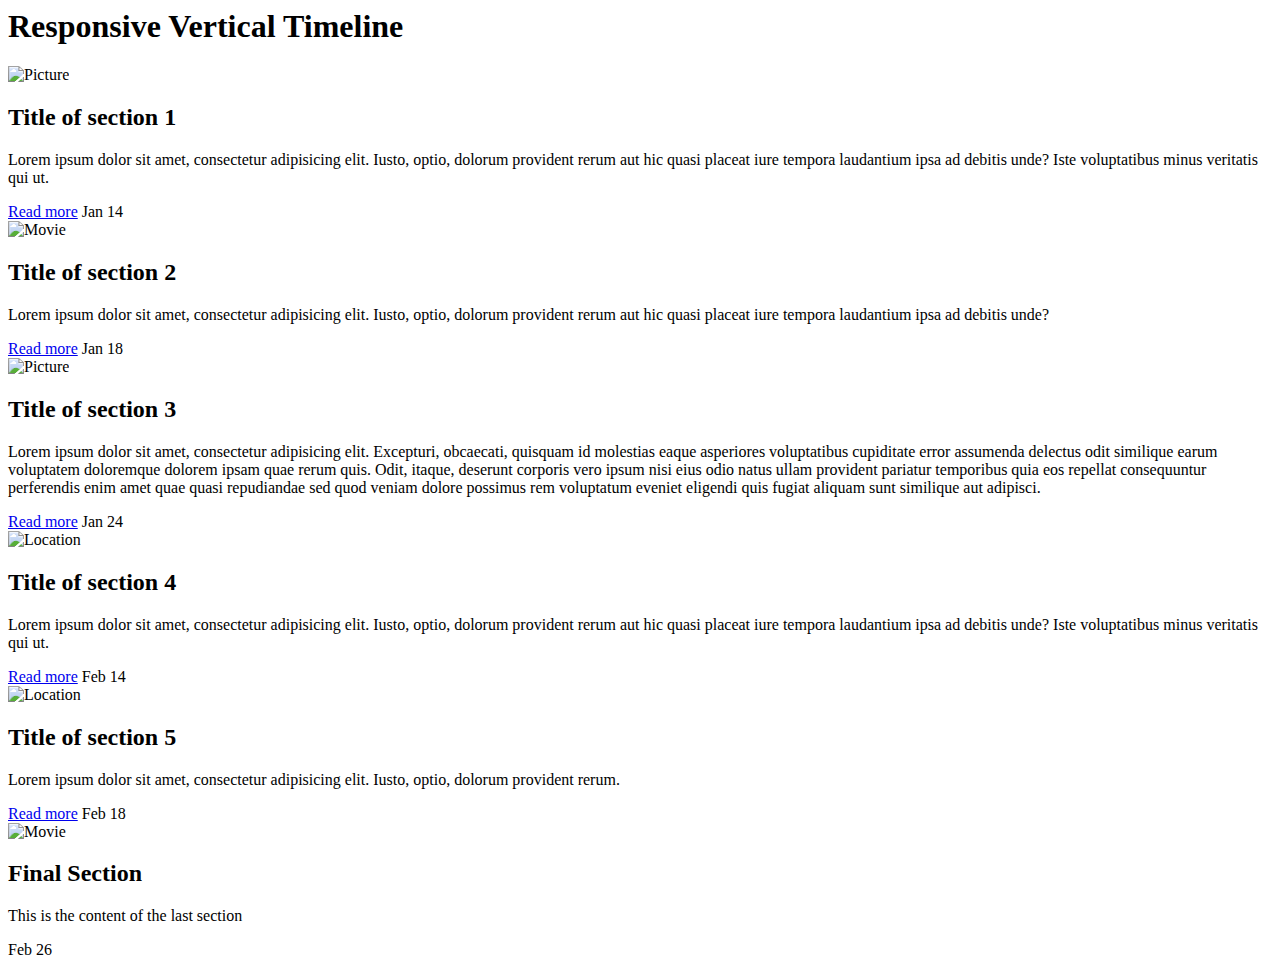
==== timeline.html @ 639209ab "Rename css/timeline.css to timeline.html" ====
<body>
	<header>
		<h1>Responsive Vertical Timeline</h1>
	</header>

	<section id="cd-timeline" class="cd-container">
		<div class="cd-timeline-block">
			<div class="cd-timeline-img cd-picture">
				<img src="https://s3-us-west-2.amazonaws.com/s.cdpn.io/148866/cd-icon-picture.svg" alt="Picture">
			</div> <!-- cd-timeline-img -->

			<div class="cd-timeline-content">
				<h2>Title of section 1</h2>
				<p>Lorem ipsum dolor sit amet, consectetur adipisicing elit. Iusto, optio, dolorum provident rerum aut hic quasi placeat iure tempora laudantium ipsa ad debitis unde? Iste voluptatibus minus veritatis qui ut.</p>
				<a href="#0" class="cd-read-more">Read more</a>
				<span class="cd-date">Jan 14</span>
			</div> <!-- cd-timeline-content -->
		</div> <!-- cd-timeline-block -->

		<div class="cd-timeline-block">
			<div class="cd-timeline-img cd-movie">
				<img src="https://s3-us-west-2.amazonaws.com/s.cdpn.io/148866/cd-icon-movie.svg" alt="Movie">
			</div> <!-- cd-timeline-img -->

			<div class="cd-timeline-content">
				<h2>Title of section 2</h2>
				<p>Lorem ipsum dolor sit amet, consectetur adipisicing elit. Iusto, optio, dolorum provident rerum aut hic quasi placeat iure tempora laudantium ipsa ad debitis unde?</p>
				<a href="#0" class="cd-read-more">Read more</a>
				<span class="cd-date">Jan 18</span>
			</div> <!-- cd-timeline-content -->
		</div> <!-- cd-timeline-block -->

		<div class="cd-timeline-block">
			<div class="cd-timeline-img cd-picture">
				<img src="https://s3-us-west-2.amazonaws.com/s.cdpn.io/148866/cd-icon-picture.svg" alt="Picture">
			</div> <!-- cd-timeline-img -->

			<div class="cd-timeline-content">
				<h2>Title of section 3</h2>
				<p>Lorem ipsum dolor sit amet, consectetur adipisicing elit. Excepturi, obcaecati, quisquam id molestias eaque asperiores voluptatibus cupiditate error assumenda delectus odit similique earum voluptatem doloremque dolorem ipsam quae rerum quis. Odit, itaque, deserunt corporis vero ipsum nisi eius odio natus ullam provident pariatur temporibus quia eos repellat consequuntur perferendis enim amet quae quasi repudiandae sed quod veniam dolore possimus rem voluptatum eveniet eligendi quis fugiat aliquam sunt similique aut adipisci.</p>
				<a href="#0" class="cd-read-more">Read more</a>
				<span class="cd-date">Jan 24</span>
			</div> <!-- cd-timeline-content -->
		</div> <!-- cd-timeline-block -->

		<div class="cd-timeline-block">
			<div class="cd-timeline-img cd-location">
				<img src="https://s3-us-west-2.amazonaws.com/s.cdpn.io/148866/cd-icon-location.svg" alt="Location">
			</div> <!-- cd-timeline-img -->

			<div class="cd-timeline-content">
				<h2>Title of section 4</h2>
				<p>Lorem ipsum dolor sit amet, consectetur adipisicing elit. Iusto, optio, dolorum provident rerum aut hic quasi placeat iure tempora laudantium ipsa ad debitis unde? Iste voluptatibus minus veritatis qui ut.</p>
				<a href="#0" class="cd-read-more">Read more</a>
				<span class="cd-date">Feb 14</span>
			</div> <!-- cd-timeline-content -->
		</div> <!-- cd-timeline-block -->

		<div class="cd-timeline-block">
			<div class="cd-timeline-img cd-location">
				<img src="https://s3-us-west-2.amazonaws.com/s.cdpn.io/148866/cd-icon-location.svg" alt="Location">
			</div> <!-- cd-timeline-img -->

			<div class="cd-timeline-content">
				<h2>Title of section 5</h2>
				<p>Lorem ipsum dolor sit amet, consectetur adipisicing elit. Iusto, optio, dolorum provident rerum.</p>
				<a href="#0" class="cd-read-more">Read more</a>
				<span class="cd-date">Feb 18</span>
			</div> <!-- cd-timeline-content -->
		</div> <!-- cd-timeline-block -->

		<div class="cd-timeline-block">
			<div class="cd-timeline-img cd-movie">
				<img src="https://s3-us-west-2.amazonaws.com/s.cdpn.io/148866/cd-icon-movie.svg" alt="Movie">
			</div> <!-- cd-timeline-img -->

			<div class="cd-timeline-content">
				<h2>Final Section</h2>
				<p>This is the content of the last section</p>
				<span class="cd-date">Feb 26</span>
			</div> <!-- cd-timeline-content -->
		</div> <!-- cd-timeline-block -->
	</section> <!-- cd-timeline -->
</body>
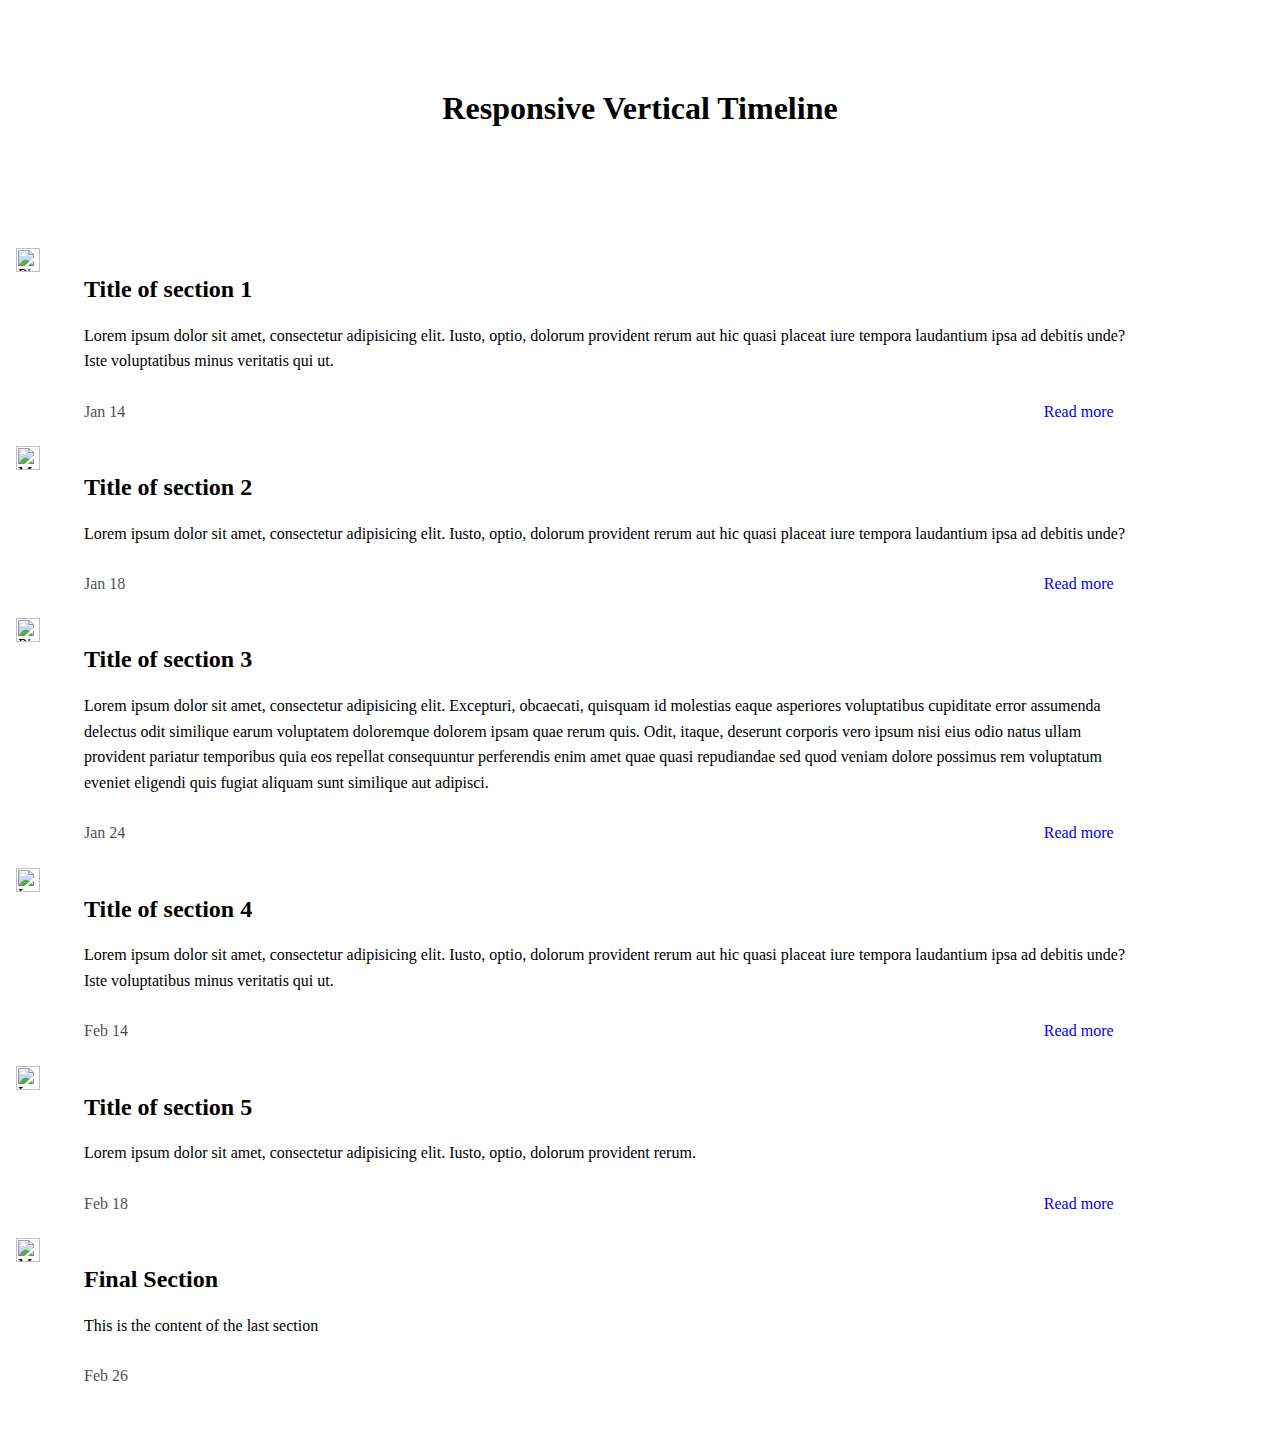
==== commit 3f4c9628: "Update timeline.html" ====
--- a/timeline.html
+++ b/timeline.html
@@ -1,7 +1,13 @@
 <body>
+<head>
+<!--css-->
+<link  rel="stylesheet" href="css/timeline.css">	
+	
+</head>
 	<header>
 		<h1>Responsive Vertical Timeline</h1>
 	</header>
+
 
 	<section id="cd-timeline" class="cd-container">
 		<div class="cd-timeline-block">
--- a/css/timeline.css
+++ b/css/timeline.css
@@ -0,0 +1,431 @@
+// variables - colors
+
+$main-text: #7f8c97; // main text
+$link: #acb7c0; // anchor tags
+$background: #e9f0f5; // body background color
+
+$color-1: #303e49; // blue dark
+$color-2: #c03b44; // red
+$color-3: #ffffff; // white
+$color-4: #75ce66; // green
+$color-5: #f0ca45; // yellow
+
+// variables - fonts 
+
+$primary-font: 'Droid Serif', serif;
+$secondary-font: 'Open Sans', sans-serif;
+
+// mixins - rem fallback - credits: http://zerosixthree.se/
+
+@function calculateRem($size) {
+  $remSize: $size / 16px;
+  @return $remSize * 1rem;
+}
+
+@mixin font-size($size) {
+  font-size: $size;
+  font-size: calculateRem($size);
+}
+
+// mixins - border radius
+
+@mixin border-radius($radius:.25em) {
+  border-radius: $radius;
+}
+
+// layout - breakpoints
+   
+$S:     320px;   
+$M:     768px;     
+$L:     1170px;     
+
+// layout - media queries
+
+@mixin MQ($canvas) {
+  @if $canvas == S {
+   @media only screen and (min-width: $S) { @content; } 
+  }
+  @else if $canvas == M {
+   @media only screen and (min-width: $M) { @content; } 
+  }
+  @else if $canvas == L {
+   @media only screen and (min-width: $L) { @content; } 
+  }
+}
+
+/* -------------------------------- 
+
+Primary style
+
+-------------------------------- */
+
+html * {
+	-webkit-font-smoothing: antialiased;
+	-moz-osx-font-smoothing: grayscale;
+}
+
+*, *:after, *:before {
+	@include box-sizing(border-box);
+}
+
+body {
+	font: {
+		size: 100%;
+		family: $primary-font;
+	}
+	color: $main-text;
+	background-color: $background;
+}
+
+a {
+	color: $link;
+	text-decoration: none;
+	font-family: $secondary-font;
+}
+
+img {
+	max-width: 100%;
+}
+
+h1, h2 {
+	font-family: $secondary-font;
+	font-weight: bold;
+}
+
+/* -------------------------------- 
+
+Modules - reusable parts of our design
+
+-------------------------------- */
+
+.cd-container { /* this class is used to give a max-width to the element it is applied to, and center it horizontally when it reaches that max-width */
+	width: 90%;
+	max-width: $L; // breakpoints inside partials > _layout.scss
+	margin: 0 auto;
+
+	&::after { /* clearfix */
+		content: '';
+		display: table;
+		clear: both;
+	}
+}
+
+/* -------------------------------- 
+
+Main components 
+
+-------------------------------- */
+
+header {
+	height: 200px;
+	line-height: 200px;
+	text-align: center;
+	background: $color-1;
+
+	h1 {
+		color: $color-3;
+		@include font-size(18px);
+	}
+
+	@include MQ(L) {
+		height: 300px;
+		line-height: 300px;
+
+		h1 {
+			@include font-size(24px);
+		}
+	}
+}
+
+#cd-timeline {
+	position: relative;
+	padding: 2em 0;
+	margin: {
+		top: 2em;
+		bottom: 2em;
+	}
+
+	&::before {
+		/* this is the vertical line */
+		content: '';
+		position: absolute;
+		top: 0;
+		left: 18px;
+		height: 100%;
+		width: 4px;
+		background: darken($background, 5%);
+	}
+
+	@include MQ(L) {
+		margin: {
+			top: 3em;
+			bottom: 3em;
+		}
+
+		&::before {
+			left: 50%;
+			margin-left: -2px;
+		}
+	}
+}
+
+.cd-timeline-block {
+	position: relative;
+	margin: 2em 0;
+	@include clearfix;
+
+	&:first-child {
+		margin-top: 0;
+	}
+
+	&:last-child {
+		margin-bottom: 0;
+	}
+
+	@include MQ(L) {
+		margin: 4em 0;
+
+		&:first-child {
+			margin-top: 0;
+		}
+
+		&:last-child {
+			margin-bottom: 0;
+		}
+	}
+}
+
+.cd-timeline-img {
+	position: absolute;
+	top: 0;
+	left: 0;
+	width: 40px;
+	height: 40px;
+	border-radius: 50%;
+	box-shadow: 0 0 0 4px $color-3, inset 0 2px 0 rgba(#000, .08), 0 3px 0 4px rgba(#000, .05) ;
+
+	img {
+		display: block;
+		width: 24px;
+		height: 24px;
+		position: relative;
+		left: 50%;
+		top: 50%;
+		margin-left: -12px;
+		margin-top: -12px;
+	}
+
+	&.cd-picture {
+		background: $color-4;
+	}
+
+	&.cd-movie {
+		background: $color-2;
+	}
+
+	&.cd-location {
+		background: $color-5;
+	}
+
+	@include MQ(L) {
+		width: 60px;
+		height: 60px;
+		left: 50%;
+		margin-left: -30px;
+
+		/* Force Hardware Acceleration in WebKit */
+		-webkit-transform: translateZ(0);
+		-webkit-backface-visibility: hidden;
+
+		.cssanimations &.is-hidden {
+			visibility: hidden;
+		}
+
+		.cssanimations &.bounce-in {
+			visibility: visible;
+			@include animation(cd-bounce-1 .6s);
+		}
+	}
+}
+
+@include keyframes(cd-bounce-1) {
+	0% {
+		opacity: 0;
+		@include transform(scale(.5));
+	}
+
+	60% {
+		opacity: 1;
+		@include transform(scale(1.2));
+	}
+
+	100% {
+		@include transform(scale(1));
+	}
+}
+
+.cd-timeline-content {
+	position: relative;
+	margin-left: 60px;
+	background: $color-3;
+	@include border-radius;
+	padding: 1em;
+	box-shadow: 0 3px 0 darken($background, 5%);
+	@include clearfix;
+
+	h2 {
+		color: $color-1;
+	}
+
+	p, .cd-read-more, .cd-date {
+		@include font-size(13px);
+	}
+
+	.cd-read-more, .cd-date {
+		display: inline-block;
+	}
+
+	p {
+		margin: 1em 0;
+		line-height: 1.6;
+	}
+
+	.cd-read-more {
+		float: right;
+		padding: .8em 1em;
+		background: $link;
+		color: $color-3;
+		@include border-radius;
+
+		.no-touch &:hover {
+			background-color: lighten($link, 5%);
+		}
+	}
+
+	.cd-date {
+		float: left;
+		padding: .8em 0;
+		opacity: .7;
+	}
+
+	&::before {
+		content: '';
+		position: absolute;
+		top: 16px;
+		right: 100%;
+		height: 0;
+		width: 0;
+		border: 7px solid transparent;
+		border-right: 7px solid $color-3;
+	}
+
+	@include MQ(M) {
+		h2 {
+			@include font-size(20px);
+		}
+
+		p {
+			@include font-size(16px);
+		}
+
+		.cd-read-more, .cd-date {
+			@include font-size(14px);
+		}
+	}
+
+	@include MQ(L) {
+		margin-left: 0;
+		padding: 1.6em;
+		width: 45%;
+
+		&::before {
+			top: 24px;
+			left: 100%;
+			border-color: transparent;
+			border-left-color: $color-3;
+		}
+
+		.cd-read-more {
+			float: left;
+		}
+
+		.cd-date {
+			position: absolute;
+			width: 100%;
+			left: 122%;
+			top: 6px;
+			@include font-size(16px);
+		}
+
+		.cd-timeline-block:nth-child(even) & {
+			float: left;
+
+			&::before {
+				top: 24px;
+				left: auto;
+				right: 100%;
+				border-color: transparent;
+				border-right-color: $color-3;
+			}
+
+			.cd-read-more {
+				float: left;
+			}
+
+			.cd-date {
+				left: auto;
+				right: 122%;
+				text-align: left;
+			}
+		}
+
+		.cssanimations &.is-hidden {
+			visibility: hidden;
+		}
+
+		.cssanimations &.bounce-in {
+			visibility: visible;
+			@include animation(cd-bounce-2 .6s);
+		}
+	}
+}
+
+@include MQ(L) {
+	/* inverse bounce effect on even content blocks */
+	.cssanimations .cd-timeline-block:nth-child(even) .cd-timeline-content.bounce-in {
+		@include animation(cd-bounce-2-inverse .6s);
+	}
+}
+
+@include keyframes(cd-bounce-2) {
+	0% {
+		opacity: 0;
+		@include transform(translateX(-100px));
+	}
+
+	60% {
+		opacity: 1;
+		@include transform(translateX(20px));
+	}
+
+	100% {
+		@include transform(translateX(0));
+	}
+}
+
+@include keyframes(cd-bounce-2-inverse) {
+	0% {
+		opacity: 0;
+		@include transform(translateX(100px));
+	}
+
+	60% {
+		opacity: 1;
+		@include transform(translateX(-20px));
+	}
+
+	100% {
+		@include transform(translateX(0));
+	}
+}
+
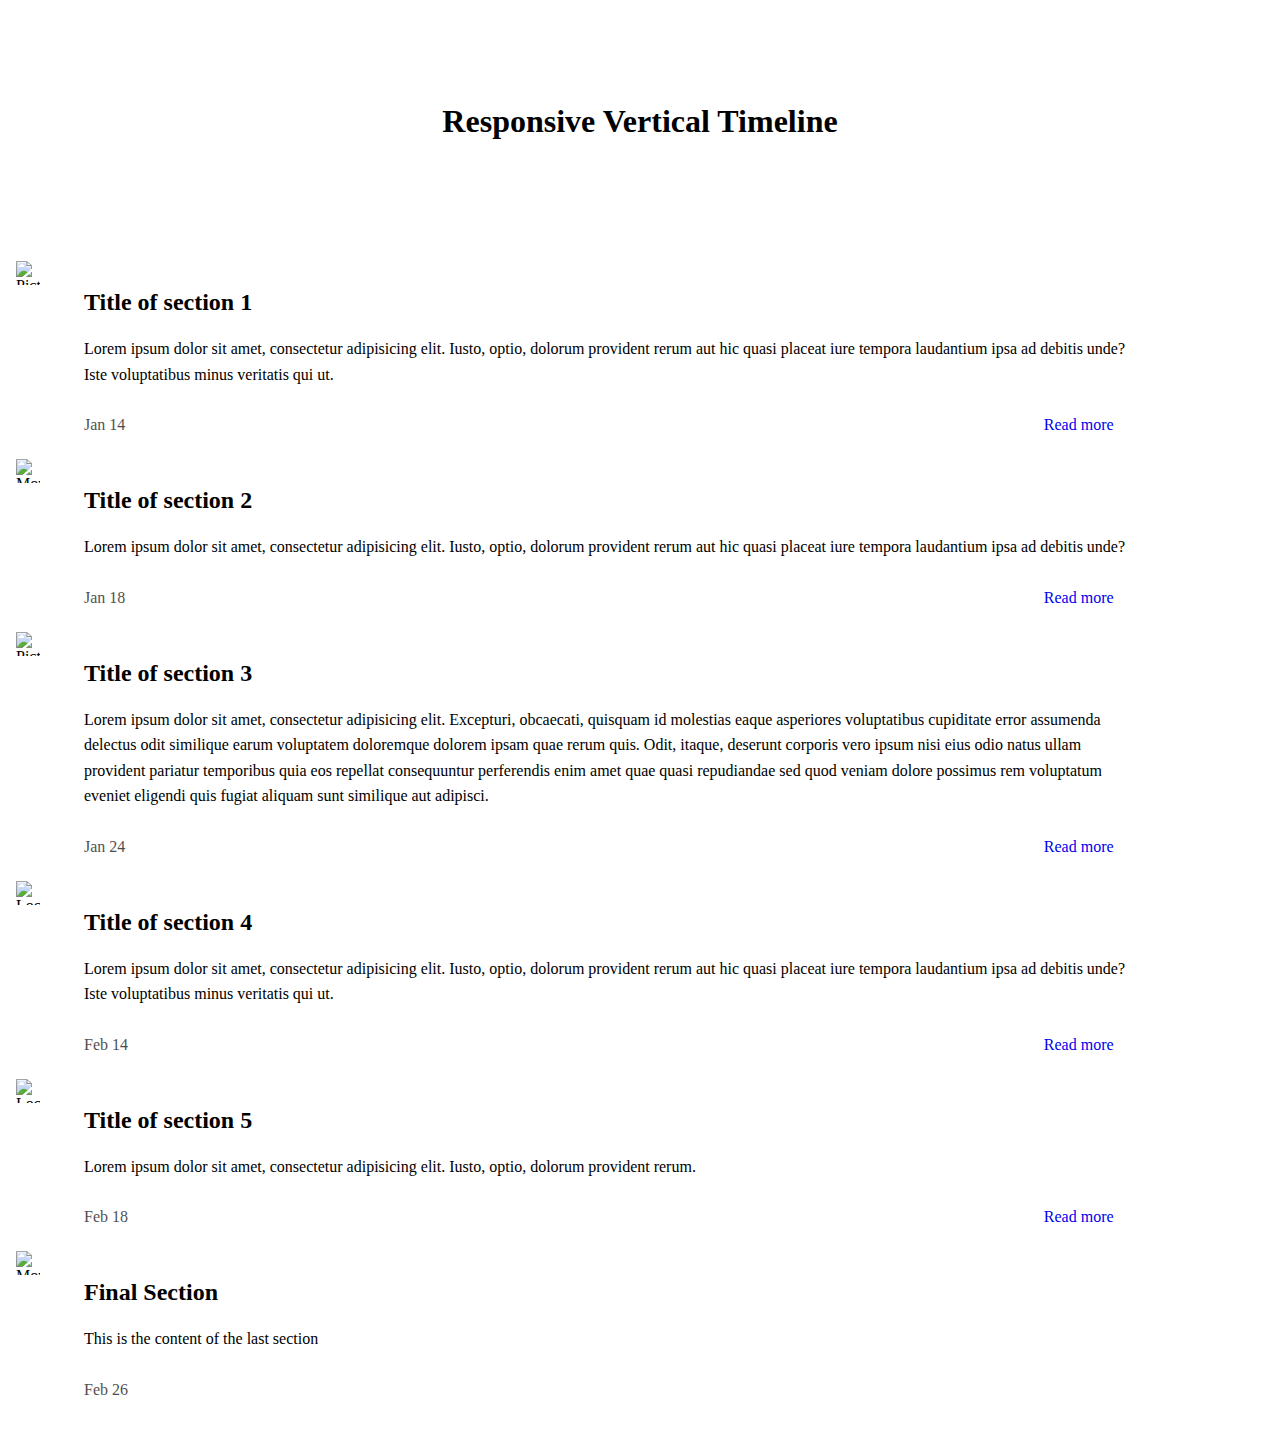
==== commit 4a72dbb7: "Update timeline.html" ====
--- a/timeline.html
+++ b/timeline.html
@@ -1,8 +1,14 @@
+<!DOCTYPE html>
+
 <body>
 <head>
-<!--css-->
+<!--css/js-->
 <link  rel="stylesheet" href="css/timeline.css">	
-	
+<script src="js/timeline.js"></script>
+<script src="js/bootstrap.min.js"></script>
+<script src="js/jquery-1.10.2.min.js"></script>	
+
+
 </head>
 	<header>
 		<h1>Responsive Vertical Timeline</h1>
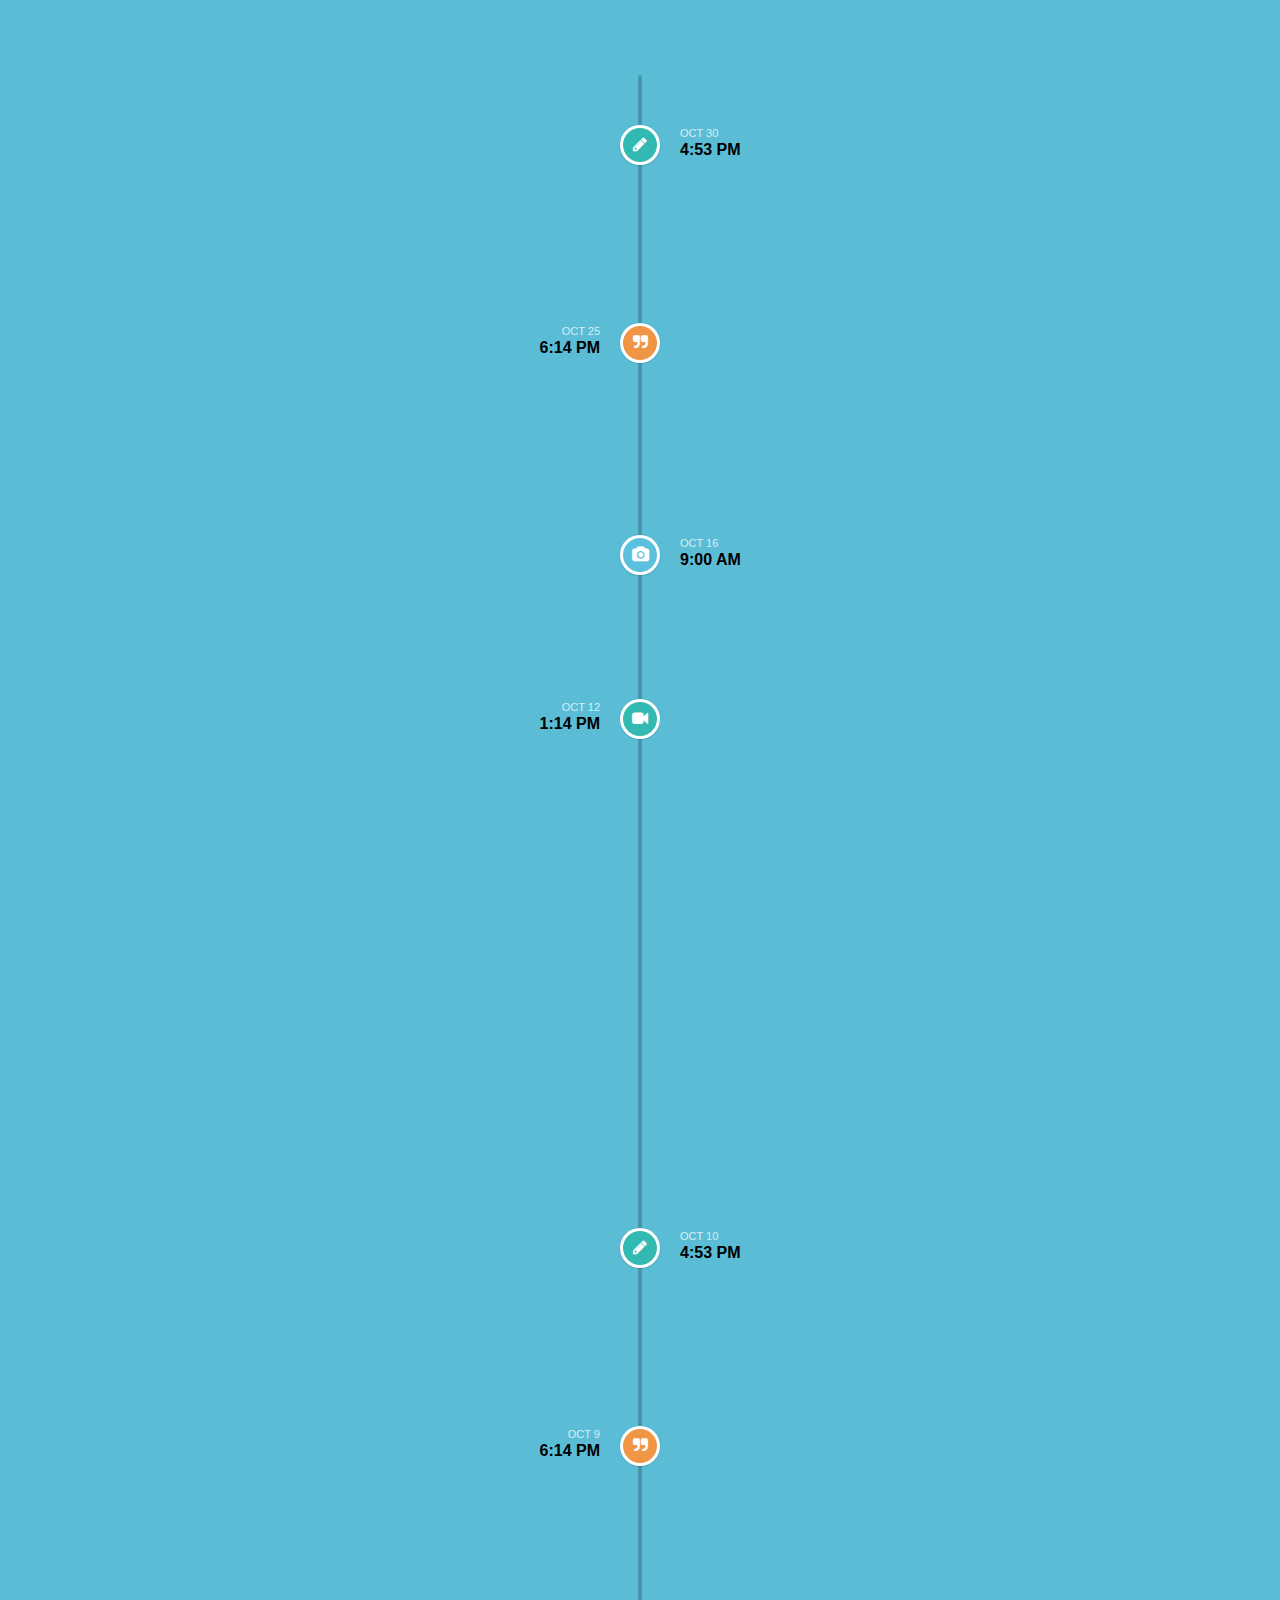
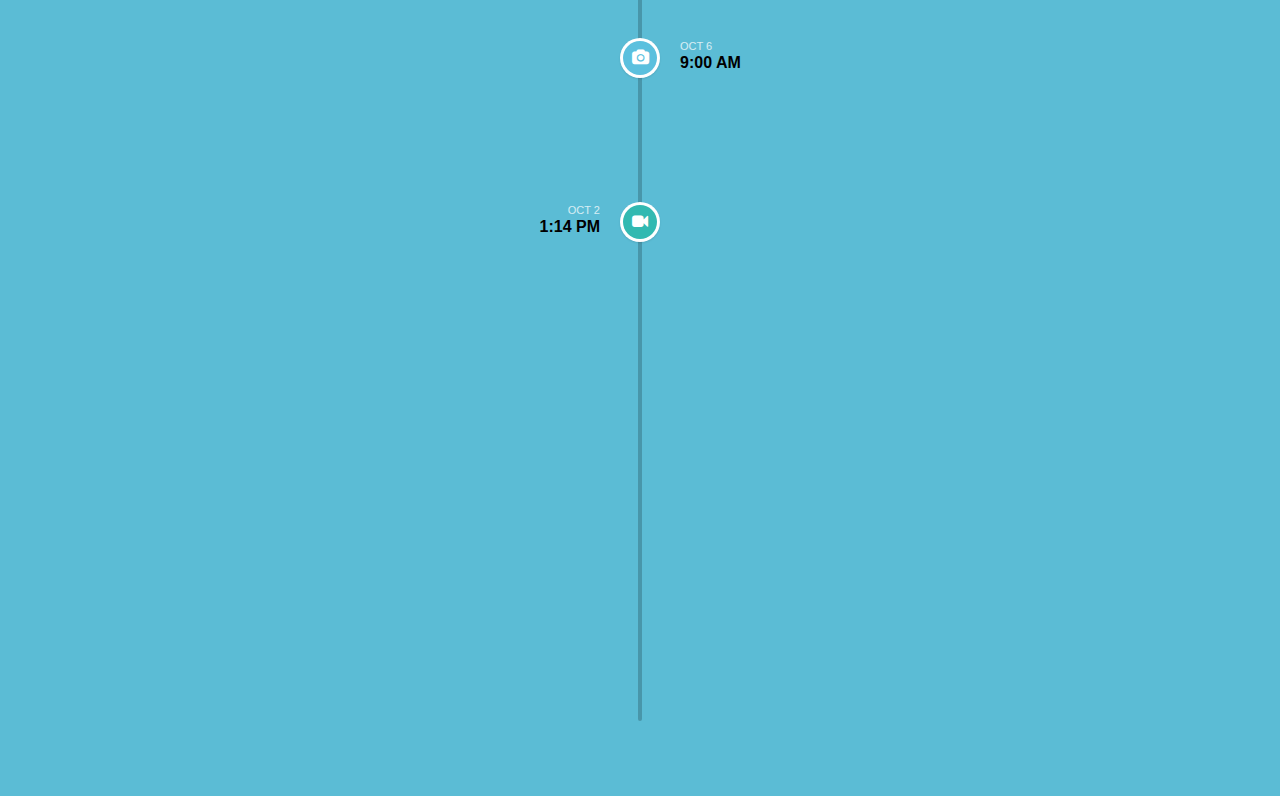
==== commit 8f7efa07: "Update timeline.html" ====
--- a/timeline.html
+++ b/timeline.html
@@ -1,96 +1,184 @@
 <!DOCTYPE html>
-
-<body>
-<head>
-<!--css/js-->
-<link  rel="stylesheet" href="css/timeline.css">	
-<script src="js/timeline.js"></script>
-<script src="js/bootstrap.min.js"></script>
-<script src="js/jquery-1.10.2.min.js"></script>	
-
-
-</head>
-	<header>
-		<h1>Responsive Vertical Timeline</h1>
-	</header>
-
-
-	<section id="cd-timeline" class="cd-container">
-		<div class="cd-timeline-block">
-			<div class="cd-timeline-img cd-picture">
-				<img src="https://s3-us-west-2.amazonaws.com/s.cdpn.io/148866/cd-icon-picture.svg" alt="Picture">
-			</div> <!-- cd-timeline-img -->
-
-			<div class="cd-timeline-content">
-				<h2>Title of section 1</h2>
-				<p>Lorem ipsum dolor sit amet, consectetur adipisicing elit. Iusto, optio, dolorum provident rerum aut hic quasi placeat iure tempora laudantium ipsa ad debitis unde? Iste voluptatibus minus veritatis qui ut.</p>
-				<a href="#0" class="cd-read-more">Read more</a>
-				<span class="cd-date">Jan 14</span>
-			</div> <!-- cd-timeline-content -->
-		</div> <!-- cd-timeline-block -->
-
-		<div class="cd-timeline-block">
-			<div class="cd-timeline-img cd-movie">
-				<img src="https://s3-us-west-2.amazonaws.com/s.cdpn.io/148866/cd-icon-movie.svg" alt="Movie">
-			</div> <!-- cd-timeline-img -->
-
-			<div class="cd-timeline-content">
-				<h2>Title of section 2</h2>
-				<p>Lorem ipsum dolor sit amet, consectetur adipisicing elit. Iusto, optio, dolorum provident rerum aut hic quasi placeat iure tempora laudantium ipsa ad debitis unde?</p>
-				<a href="#0" class="cd-read-more">Read more</a>
-				<span class="cd-date">Jan 18</span>
-			</div> <!-- cd-timeline-content -->
-		</div> <!-- cd-timeline-block -->
-
-		<div class="cd-timeline-block">
-			<div class="cd-timeline-img cd-picture">
-				<img src="https://s3-us-west-2.amazonaws.com/s.cdpn.io/148866/cd-icon-picture.svg" alt="Picture">
-			</div> <!-- cd-timeline-img -->
-
-			<div class="cd-timeline-content">
-				<h2>Title of section 3</h2>
-				<p>Lorem ipsum dolor sit amet, consectetur adipisicing elit. Excepturi, obcaecati, quisquam id molestias eaque asperiores voluptatibus cupiditate error assumenda delectus odit similique earum voluptatem doloremque dolorem ipsam quae rerum quis. Odit, itaque, deserunt corporis vero ipsum nisi eius odio natus ullam provident pariatur temporibus quia eos repellat consequuntur perferendis enim amet quae quasi repudiandae sed quod veniam dolore possimus rem voluptatum eveniet eligendi quis fugiat aliquam sunt similique aut adipisci.</p>
-				<a href="#0" class="cd-read-more">Read more</a>
-				<span class="cd-date">Jan 24</span>
-			</div> <!-- cd-timeline-content -->
-		</div> <!-- cd-timeline-block -->
-
-		<div class="cd-timeline-block">
-			<div class="cd-timeline-img cd-location">
-				<img src="https://s3-us-west-2.amazonaws.com/s.cdpn.io/148866/cd-icon-location.svg" alt="Location">
-			</div> <!-- cd-timeline-img -->
-
-			<div class="cd-timeline-content">
-				<h2>Title of section 4</h2>
-				<p>Lorem ipsum dolor sit amet, consectetur adipisicing elit. Iusto, optio, dolorum provident rerum aut hic quasi placeat iure tempora laudantium ipsa ad debitis unde? Iste voluptatibus minus veritatis qui ut.</p>
-				<a href="#0" class="cd-read-more">Read more</a>
-				<span class="cd-date">Feb 14</span>
-			</div> <!-- cd-timeline-content -->
-		</div> <!-- cd-timeline-block -->
-
-		<div class="cd-timeline-block">
-			<div class="cd-timeline-img cd-location">
-				<img src="https://s3-us-west-2.amazonaws.com/s.cdpn.io/148866/cd-icon-location.svg" alt="Location">
-			</div> <!-- cd-timeline-img -->
-
-			<div class="cd-timeline-content">
-				<h2>Title of section 5</h2>
-				<p>Lorem ipsum dolor sit amet, consectetur adipisicing elit. Iusto, optio, dolorum provident rerum.</p>
-				<a href="#0" class="cd-read-more">Read more</a>
-				<span class="cd-date">Feb 18</span>
-			</div> <!-- cd-timeline-content -->
-		</div> <!-- cd-timeline-block -->
-
-		<div class="cd-timeline-block">
-			<div class="cd-timeline-img cd-movie">
-				<img src="https://s3-us-west-2.amazonaws.com/s.cdpn.io/148866/cd-icon-movie.svg" alt="Movie">
-			</div> <!-- cd-timeline-img -->
-
-			<div class="cd-timeline-content">
-				<h2>Final Section</h2>
-				<p>This is the content of the last section</p>
-				<span class="cd-date">Feb 26</span>
-			</div> <!-- cd-timeline-content -->
-		</div> <!-- cd-timeline-block -->
-	</section> <!-- cd-timeline -->
-</body>
+<html>
+  <head>
+    <title>Timeline</title>
+    <link href="https://netdna.bootstrapcdn.com/bootstrap/3.1.1/css/bootstrap.min.css" media="all" rel="stylesheet">
+    <link href="https://netdna.bootstrapcdn.com/font-awesome/4.1.0/css/font-awesome.min.css" media="all" rel="stylesheet">
+    <link href="css/styles.css" media="all" rel="stylesheet">
+    <script src="https://cdnjs.cloudflare.com/ajax/libs/modernizr/2.8.1/modernizr.min.js"></script>
+    <meta content="width=device-width, initial-scale=1.0, maximum-scale=1.0, user-scalable=no" name="viewport">
+  </head>
+  <body>
+    <div class="timeline animated">
+      <div class="timeline-row">
+        <div class="timeline-time">
+          <small>Oct 30</small>4:53 PM
+        </div>
+        <div class="timeline-icon">
+          <div class="bg-primary">
+            <i class="fa fa-pencil"></i>
+          </div>
+        </div>
+        <div class="panel timeline-content">
+          <div class="panel-body">
+            <h2>
+              This is a title for this timeline post
+            </h2>
+            <p>
+              Lorem ipsum dolor sit amet, consectetuer adipiscing elit. Phasellus hendrerit. Pellentesque aliquet nibh nec urna. In nisi neque, aliquet vel, dapibus id, mattis vel, nisi. Sed pretium, ligula sollicitudin laoreet viverra, tortor libero sodales leo, eget blandit nunc tortor eu nibh. Nullam mollis. Ut justo. Suspendisse potenti.
+            </p>
+          </div>
+        </div>
+      </div>
+      <div class="timeline-row">
+        <div class="timeline-time">
+          <small>Oct 25</small>6:14 PM
+        </div>
+        <div class="timeline-icon">
+          <div class="bg-warning">
+            <i class="fa fa-quote-right"></i>
+          </div>
+        </div>
+        <div class="panel timeline-content">
+          <div class="panel-body">
+            <blockquote>
+              <p>
+                Lorem ipsum velit ullamco anim pariatur proident eu deserunt laborum. Lorem ipsum ad in nostrud adipisicing cupidatat anim officia ad id cupidatat veniam quis elit ullamco.
+              </p>
+              <small>John Smith</small></blockquote>
+          </div>
+        </div>
+      </div>
+      <div class="timeline-row">
+        <div class="timeline-time">
+          <small>Oct 16</small>9:00 AM
+        </div>
+        <div class="timeline-icon">
+          <div class="bg-info">
+            <i class="fa fa-camera"></i>
+          </div>
+        </div>
+        <div class="panel timeline-content">
+          <div class="panel-body">
+            <h2>
+              This is an image posted on my timeline
+            </h2>
+            <img class="img-responsive" src="https://lorempixel.com/output/nature-q-c-640-480-10.jpg" />
+            <p>
+              Sed pretium, ligula sollicitudin laoreet viverra, tortor libero sodales leo, eget blandit nunc tortor eu nibh. Nullam mollis. Ut justo. Suspendisse potenti.
+            </p>
+          </div>
+        </div>
+      </div>
+      <div class="timeline-row">
+        <div class="timeline-time">
+          <small>Oct 12</small>1:14 PM
+        </div>
+        <div class="timeline-icon">
+          <div class="bg-primary">
+            <i class="fa fa-video-camera"></i>
+          </div>
+        </div>
+        <div class="panel timeline-content">
+          <div class="panel-body">
+            <h2>
+              This is a title for this timeline post
+            </h2>
+            <div class="video-container">
+              <iframe allowfullscreen="" frameborder="0" mozallowfullscreen="" src="https://player.vimeo.com/video/16202331?title=0&amp;byline=0&amp;portrait=0" webkitallowfullscreen=""></iframe>
+            </div>
+            <p>
+              Lorem ipsum dolor sit amet, consectetuer adipiscing elit. Phasellus hendrerit. Pellentesque aliquet nibh nec urna. In nisi neque, aliquet vel, dapibus id, mattis vel, nisi. Sed pretium, ligula sollicitudin laoreet viverra, tortor libero sodales leo, eget blandit nunc tortor eu nibh. Nullam mollis. Ut justo. Suspendisse potenti.
+            </p>
+          </div>
+        </div>
+      </div>
+      <div class="timeline-row">
+        <div class="timeline-time">
+          <small>Oct 10</small>4:53 PM
+        </div>
+        <div class="timeline-icon">
+          <div class="bg-primary">
+            <i class="fa fa-pencil"></i>
+          </div>
+        </div>
+        <div class="panel timeline-content">
+          <div class="panel-body">
+            <h2>
+              This is a title for this timeline post
+            </h2>
+            <p>
+              Lorem ipsum dolor sit amet, consectetuer adipiscing elit. Phasellus hendrerit. Pellentesque aliquet nibh nec urna. In nisi neque, aliquet vel, dapibus id, mattis vel, nisi. Sed pretium, ligula sollicitudin laoreet viverra, tortor libero sodales leo, eget blandit nunc tortor eu nibh. Nullam mollis. Ut justo. Suspendisse potenti.
+            </p>
+          </div>
+        </div>
+      </div>
+      <div class="timeline-row">
+        <div class="timeline-time">
+          <small>Oct 9</small>6:14 PM
+        </div>
+        <div class="timeline-icon">
+          <div class="bg-warning">
+            <i class="fa fa-quote-right"></i>
+          </div>
+        </div>
+        <div class="panel timeline-content">
+          <div class="panel-body">
+            <blockquote>
+              <p>
+                Lorem ipsum velit ullamco anim pariatur proident eu deserunt laborum. Lorem ipsum ad in nostrud adipisicing cupidatat anim officia ad id cupidatat veniam quis elit ullamco.
+              </p>
+              <small>John Smith</small></blockquote>
+          </div>
+        </div>
+      </div>
+      <div class="timeline-row">
+        <div class="timeline-time">
+          <small>Oct 6</small>9:00 AM
+        </div>
+        <div class="timeline-icon">
+          <div class="bg-info">
+            <i class="fa fa-camera"></i>
+          </div>
+        </div>
+        <div class="panel timeline-content">
+          <div class="panel-body">
+            <h2>
+              This is an image posted on my timeline
+            </h2>
+            <img class="img-responsive" src="https://lorempixel.com/output/nature-q-c-640-480-10.jpg" />
+            <p>
+              Sed pretium, ligula sollicitudin laoreet viverra, tortor libero sodales leo, eget blandit nunc tortor eu nibh. Nullam mollis. Ut justo. Suspendisse potenti.
+            </p>
+          </div>
+        </div>
+      </div>
+      <div class="timeline-row">
+        <div class="timeline-time">
+          <small>Oct 2</small>1:14 PM
+        </div>
+        <div class="timeline-icon">
+          <div class="bg-primary">
+            <i class="fa fa-video-camera"></i>
+          </div>
+        </div>
+        <div class="panel timeline-content">
+          <div class="panel-body">
+            <h2>
+              This is a title for this timeline post
+            </h2>
+            <div class="video-container">
+              <iframe allowfullscreen="" frameborder="0" mozallowfullscreen="" src="https://player.vimeo.com/video/16202331?title=0&amp;byline=0&amp;portrait=0" webkitallowfullscreen=""></iframe>
+            </div>
+            <p>
+              Lorem ipsum dolor sit amet, consectetuer adipiscing elit. Phasellus hendrerit. Pellentesque aliquet nibh nec urna. In nisi neque, aliquet vel, dapibus id, mattis vel, nisi. Sed pretium, ligula sollicitudin laoreet viverra, tortor libero sodales leo, eget blandit nunc tortor eu nibh. Nullam mollis. Ut justo. Suspendisse potenti.
+            </p>
+          </div>
+        </div>
+      </div>
+    </div>
+    <script src="https://code.jquery.com/jquery-1.10.2.min.js"></script>
+    <script src="https://netdna.bootstrapcdn.com/bootstrap/3.1.1/js/bootstrap.min.js"></script>
+    <script src="js/main.js"></script>
+  </body>
+</html>
--- a/css/styles.css
+++ b/css/styles.css
@@ -0,0 +1,602 @@
+/*----------------------------------------------------------------------------------- */
+/*  Fonts */
+/*----------------------------------------------------------------------------------- */
+@font-face {
+  font-family: "Source Sans Pro";
+  font-style: normal;
+  font-weight: 400;
+  src: local("Source Sans Pro"), local("SourceSansPro-Regular"), url(https://themes.googleusercontent.com/static/fonts/sourcesanspro/v7/ODelI1aHBYDBqgeIAH2zlNHq-FFgoDNV3GTKpHwuvtI.woff) format("woff"); }
+
+@font-face {
+  font-family: "Source Sans Pro";
+  font-style: normal;
+  font-weight: 600;
+  src: local("Source Sans Pro Semibold"), local("SourceSansPro-Semibold"), url(https://themes.googleusercontent.com/static/fonts/sourcesanspro/v7/toadOcfmlt9b38dHJxOBGCmgpmuQqK2I-L2S9cF65Ek.woff) format("woff"); }
+
+@font-face {
+  font-family: "Source Sans Pro";
+  font-style: normal;
+  font-weight: 700;
+  src: local("Source Sans Pro Bold"), local("SourceSansPro-Bold"), url(https://themes.googleusercontent.com/static/fonts/sourcesanspro/v7/toadOcfmlt9b38dHJxOBGIqjGYJUyOXcBwUQbRaNH6c.woff) format("woff"); }
+
+@font-face {
+  font-family: "Source Sans Pro";
+  font-style: normal;
+  font-weight: 900;
+  src: local("Source Sans Pro Black"), local("SourceSansPro-Black"), url(https://themes.googleusercontent.com/static/fonts/sourcesanspro/v7/toadOcfmlt9b38dHJxOBGC7eGk4PJkA83J1AXCmgUfc.woff) format("woff"); }
+
+/*----------------------------------------------------------------------------------- */
+/*  Document Setup */
+/*----------------------------------------------------------------------------------- */
+* {
+  outline: none !important; }
+
+body {
+  font-family: "Source Sans Pro", sans-serif;
+  color: black;
+  background-color: #eef2f2;
+  font-size: 15px;
+  padding-bottom: 50px; }
+
+h1, h2, h3, h4, h5, h6, .h1, .h2, .h3, .h4, .h5, .h6 {
+  font-weight: 700; }
+  h1 small, h2 small, h3 small, h4 small, h5 small, h6 small, .h1 small, .h2 small, .h3 small, .h4 small, .h5 small, .h6 small {
+    font-size: 55%; }
+
+h1, .h1 {
+  font-size: 60px;
+  letter-spacing: -0.03em; }
+
+h2, .h2 {
+  font-size: 30px; }
+
+h3, .h3 {
+  font-size: 25px; }
+
+h4, .h4 {
+  font-size: 20px; }
+
+h5, .h5 {
+  font-size: 15px;
+  font-weight: 400; }
+
+h6, .h6 {
+  font-size: 13px;
+  font-weight: 600; }
+
+p {
+  margin-bottom: 15px; }
+
+.lead {
+  font-weight: 300; }
+
+strong {
+  font-weight: 700; }
+
+a {
+  color: #32b9b1; }
+  a:hover {
+    color: #666666;
+    text-decoration: none; }
+
+blockquote {
+  border-color: #dddddd; }
+
+hr {
+  border-color: #d0d0d0; }
+
+/*----------------------------------------------------------------------------------- */
+/*  Background color helper classes */
+/*----------------------------------------------------------------------------------- */
+.bg-primary, .bg-success, .bg-info, .bg-warning, .bg-danger, .bg-muted {
+  color: white; }
+  .bg-primary .page-header, .bg-success .page-header, .bg-info .page-header, .bg-warning .page-header, .bg-danger .page-header, .bg-muted .page-header {
+    color: white; }
+
+.bg-primary {
+  background-color: #32b9b1; }
+
+.bg-success {
+  background-color: #51be38; }
+
+.bg-info {
+  background-color: #5bc0de; }
+
+.bg-warning {
+  background-color: #ef9544; }
+
+.bg-danger {
+  background-color: #f05a5b; }
+
+.bg-muted {
+  background-color: #bbbbbb; }
+
+/*----------------------------------------------------------------------------------- */
+/*  Buttons */
+/*----------------------------------------------------------------------------------- */
+.btn {
+  border: 1px solid rgba(0, 0, 0, 0.25) !important;
+  font-weight: 600; }
+  .btn.active, .btn:active {
+    box-shadow: none; }
+
+.btn-primary {
+  background: #32b9b1; }
+  .btn-primary:hover, .btn-primary.active, .btn-primary:focus {
+    background: #2ea9a2; }
+
+.btn-success {
+  background: #51be38; }
+  .btn-success:hover, .btn-success.active, .btn-success:focus {
+    background: #4aae33; }
+
+.btn-info {
+  background: #5bc0de; }
+  .btn-info:hover, .btn-info.active, .btn-info:focus {
+    background: #4ab9db; }
+
+.btn-warning {
+  background: #ef9544; }
+  .btn-warning:hover, .btn-warning.active, .btn-warning:focus {
+    background: #ed8a31; }
+
+.btn-danger {
+  background: #f05a5b; }
+  .btn-danger:hover, .btn-danger.active, .btn-danger:focus {
+    background: #ee4748; }
+
+.btn-link {
+  color: #32b9b1; }
+
+.btn-group.open .dropdown-toggle {
+  box-shadow: none; }
+  .btn-group.open .dropdown-toggle.btn-primary {
+    background-color: #227d77;
+    border-color: #227d77; }
+    .btn-group.open .dropdown-toggle.btn-primary .caret {
+      border-top-color: white; }
+  .btn-group.open .dropdown-toggle.btn-success {
+    background-color: #388327;
+    border-color: #388327; }
+    .btn-group.open .dropdown-toggle.btn-success .caret {
+      border-top-color: white; }
+  .btn-group.open .dropdown-toggle.btn-info {
+    background-color: #28a1c5;
+    border-color: #28a1c5; }
+    .btn-group.open .dropdown-toggle.btn-info .caret {
+      border-top-color: white; }
+  .btn-group.open .dropdown-toggle.btn-warning {
+    background-color: #d46e12;
+    border-color: #d46e12; }
+    .btn-group.open .dropdown-toggle.btn-warning .caret {
+      border-top-color: white; }
+  .btn-group.open .dropdown-toggle.btn-danger {
+    background-color: #e81517;
+    border-color: #e81517; }
+    .btn-group.open .dropdown-toggle.btn-danger .caret {
+      border-top-color: white; }
+
+.btn-group .btn + .btn, .btn-group .btn + .btn-group, .btn-group .btn-group + .btn, .btn-group .btn-group + .btn-group {
+  margin-left: -2px; }
+.btn-group.open .dropdown-toggle {
+  box-shadow: none; }
+
+/*----------------------------------------------------------------------------------- */
+/*  Nav pills */
+/*----------------------------------------------------------------------------------- */
+.nav-pills > li > a {
+  font-weight: 600; }
+  .nav-pills > li > a:hover {
+    background-color: rgba(0, 0, 0, 0.05); }
+
+.nav-pills > li.active > a, .nav-pills > li.active > a:hover, .nav-pills > li.active > a:focus {
+  background-color: #32b9b1; }
+
+/*----------------------------------------------------------------------------------- */
+/*  Dropdowns */
+/*----------------------------------------------------------------------------------- */
+.dropdown-menu {
+  box-shadow: 0 2px 2px rgba(0, 0, 0, 0.1);
+  text-align: left; }
+  .dropdown-menu > li > a {
+    color: black;
+    padding: 5px 12px 7px; }
+  .dropdown-menu > li:first-child a {
+    border: 0; }
+  .dropdown-menu .divider {
+    margin: 4px 0; }
+
+/*----------------------------------------------------------------------------------- */
+/*  Tables */
+/*----------------------------------------------------------------------------------- */
+.table thead tr th {
+  font-weight: 700;
+  background-color: rgba(255, 255, 255, 0.6) !important;
+  color: black;
+  border: 0;
+  vertical-align: middle; }
+.table tbody {
+  background-color: white; }
+  .table tbody tr td {
+    font-size: 14px;
+    border-top: 0;
+    vertical-align: middle; }
+.table tfoot > tr > td {
+  border-top: 0; }
+.table tfoot > tr:first-child > td {
+  border-top: 1px solid #dddddd;
+  padding-top: 15px; }
+
+.table-striped > tbody > tr:nth-child(odd) > td, .table-striped > tbody > tr:nth-child(odd) > th {
+  background-color: rgba(0, 0, 0, 0.05); }
+
+.table > thead > tr > td.success, .table > tbody > tr > td.success, .table > tfoot > tr > td.success, .table > thead > tr > th.success, .table > tbody > tr > th.success, .table > tfoot > tr > th.success, .table > thead > tr.success > td, .table > tbody > tr.success > td, .table > tfoot > tr.success > td, .table > thead > tr.success > th, .table > tbody > tr.success > th, .table > tfoot > tr.success > th {
+  background-color: #51be38;
+  color: white; }
+
+.table > thead > tr > td.info, .table > tbody > tr > td.info, .table > tfoot > tr > td.info, .table > thead > tr > th.info, .table > tbody > tr > th.info, .table > tfoot > tr > th.info, .table > thead > tr.info > td, .table > tbody > tr.info > td, .table > tfoot > tr.info > td, .table > thead > tr.info > th, .table > tbody > tr.info > th, .table > tfoot > tr.info > th {
+  background-color: #5bc0de;
+  color: white; }
+
+.table > thead > tr > td.warning, .table > tbody > tr > td.warning, .table > tfoot > tr > td.warning, .table > thead > tr > th.warning, .table > tbody > tr > th.warning, .table > tfoot > tr > th.warning, .table > thead > tr.warning > td, .table > tbody > tr.warning > td, .table > tfoot > tr.warning > td, .table > thead > tr.warning > th, .table > tbody > tr.warning > th, .table > tfoot > tr.warning > th {
+  background-color: #ef9544;
+  color: white; }
+
+.table > thead > tr > td.danger, .table > tbody > tr > td.danger, .table > tfoot > tr > td.danger, .table > thead > tr > th.danger, .table > tbody > tr > th.danger, .table > tfoot > tr > th.danger, .table > thead > tr.danger > td, .table > tbody > tr.danger > td, .table > tfoot > tr.danger > td, .table > thead > tr.danger > th, .table > tbody > tr.danger > th, .table > tfoot > tr.danger > th {
+  background-color: #f05a5b;
+  color: white; }
+
+/*----------------------------------------------------------------------------------- */
+/*  Labels */
+/*----------------------------------------------------------------------------------- */
+.label-primary {
+  background-color: #32b9b1; }
+
+.label-default {
+  background-color: #bbbbbb; }
+
+.label-success {
+  background-color: #51be38; }
+
+.label-info {
+  background-color: #5bc0de; }
+
+.label-warning {
+  background-color: #ef9544; }
+
+.label-danger {
+  background-color: #f05a5b; }
+
+/*----------------------------------------------------------------------------------- */
+/*  List groups */
+/*----------------------------------------------------------------------------------- */
+.list-group .list-group-item.active, .list-group .list-group-item.active:hover, .list-group .list-group-item.active:focus {
+  color: white;
+  background-color: #32b9b1;
+  border-color: #27918b; }
+  .list-group .list-group-item.active .badge, .list-group .list-group-item.active:hover .badge, .list-group .list-group-item.active:focus .badge {
+    color: #32b9b1;
+    background-color: white; }
+
+a.list-group-item.active, a.list-group-item.active:hover, a.list-group-item.active:focus {
+  background-color: #32b9b1;
+  border-color: #32b9b1; }
+
+/*----------------------------------------------------------------------------------- */
+/*  Form styles */
+/*----------------------------------------------------------------------------------- */
+label {
+  font-weight: 600;
+  font-size: 16px;
+  margin-bottom: 8px; }
+
+.form-group {
+  margin-bottom: 25px; }
+
+.form-control {
+  border: 0;
+  box-shadow: 0 0 0 1px rgba(0, 0, 0, 0.35); }
+  .form-control:focus {
+    box-shadow: 0 0 0 1px rgba(0, 0, 0, 0.35); }
+
+.input-group {
+  box-shadow: 0 0 0 1px rgba(0, 0, 0, 0.35);
+  border-radius: 4px; }
+  .input-group.input-group-lg {
+    border-radius: 6px; }
+  .input-group.input-daterange {
+    border-radius: 4px; }
+  .input-group .form-control {
+    border: 0;
+    box-shadow: none; }
+  .input-group .input-group-btn .btn {
+    margin: 0 !important;
+    border: 0 !important; }
+  .input-group .input-group-addon {
+    background-color: rgba(255, 255, 255, 0.2);
+    border: 0;
+    color: black; }
+
+.input-group-btn:first-child > .btn, .input-group-btn:first-child > .btn-group {
+  margin-right: -2px;
+  position: relative;
+  z-index: 10; }
+
+.input-group-btn:last-child > .btn, .input-group-btn:last-child > .btn-group {
+  margin-left: -2px; }
+
+.has-feedback .form-control-feedback {
+  top: 50%;
+  margin-top: -17px; }
+
+.has-success .help-block, .has-success .control-label, .has-success .radio, .has-success .checkbox, .has-success .radio-inline, .has-success .checkbox-inline {
+  color: #60c560; }
+.has-success .form-control {
+  border-color: #60c560; }
+.has-success .form-control-feedback {
+  color: #60c560; }
+
+.has-warning .help-block, .has-warning .control-label, .has-warning .radio, .has-warning .checkbox, .has-warning .radio-inline, .has-warning .checkbox-inline {
+  color: #f0ad4e; }
+.has-warning .form-control {
+  border-color: #f0ad4e; }
+.has-warning .form-control-feedback {
+  color: #f0ad4e; }
+
+.has-error .help-block, .has-error .control-label, .has-error .radio, .has-error .checkbox, .has-error .radio-inline, .has-error .checkbox-inline {
+  color: #d9534f; }
+.has-error .form-control {
+  border-color: #d9534f; }
+.has-error .form-control-feedback {
+  color: #d9534f; }
+
+/*----------------------------------------------------------------------------------- */
+/*  Emphasis Classes */
+/*----------------------------------------------------------------------------------- */
+.text-primary {
+  color: #32b9b1; }
+
+.text-success {
+  color: #51be38; }
+
+.text-info {
+  color: #5bc0de; }
+
+.text-warning {
+  color: #ef9544; }
+
+.text-danger {
+  color: #f05a5b; }
+
+/*----------------------------------------------------------------------------------- */
+/*  Panels */
+/*----------------------------------------------------------------------------------- */
+.panel {
+  border: 0; }
+  .panel .panel-body {
+    padding: 20px; }
+
+.panel-heading .panel-toggle {
+  background: #f9fafa; }
+.panel-heading .panel-title {
+  font-size: 18px; }
+
+/*----------------------------------------------------------------------------------- */
+/*  Tab Styles */
+/*----------------------------------------------------------------------------------- */
+.nav-tabs > li > a {
+  border-radius: 0px; }
+  .nav-tabs > li > a:hover {
+    background-color: rgba(0, 0, 0, 0.05); }
+.nav-tabs > li.active > a, .nav-tabs > li.active > a:hover, .nav-tabs > li.active > a:focus {
+  background-color: white; }
+
+.tab-content {
+  background-color: white;
+  border: 1px solid #dddddd;
+  border-top: 0;
+  padding: 15px 15px 5px; }
+
+/*----------------------------------------------------------------------------------- */
+/*  Progress Bars */
+/*----------------------------------------------------------------------------------- */
+.progress {
+  box-shadow: none;
+  border-radius: 10px;
+  background-color: rgba(0, 0, 0, 0.06); }
+  .progress .progress-bar {
+    box-shadow: none;
+    background-color: #32b9b1; }
+  .progress .progress-bar-success {
+    background-color: #51be38; }
+  .progress .progress-bar-info {
+    background-color: #5bc0de; }
+  .progress .progress-bar-warning {
+    background-color: #ef9544; }
+  .progress .progress-bar-danger {
+    background-color: #f05a5b; }
+
+.well {
+  box-shadow: none;
+  background-color: rgba(0, 0, 0, 0.05); }
+
+body {
+  background-color: #5bbcd5;
+  padding: 5em 0; }
+
+.timeline {
+  list-style: none;
+  position: relative;
+  max-width: 1200px;
+  padding: 20px;
+  margin: 0 auto;
+  overflow: hidden; }
+  .timeline:after {
+    content: "";
+    position: absolute;
+    top: 0;
+    left: 50%;
+    margin-left: -2px;
+    background-color: rgba(0, 0, 0, 0.2);
+    height: 100%;
+    width: 4px;
+    border-radius: 2px;
+    display: block; }
+  .timeline .timeline-row {
+    padding-left: 50%;
+    position: relative;
+    z-index: 10; }
+    .timeline .timeline-row .timeline-time {
+      position: absolute;
+      right: 50%;
+      top: 31px;
+      text-align: right;
+      margin-right: 40px;
+      font-size: 16px;
+      line-height: 1.3;
+      font-weight: 600; }
+      .timeline .timeline-row .timeline-time small {
+        display: block;
+        color: white;
+        text-transform: uppercase;
+        opacity: 0.75;
+        font-size: 11px;
+        font-weight: 400; }
+    .timeline .timeline-row .timeline-icon {
+      position: absolute;
+      top: 30px;
+      left: 50%;
+      margin-left: -20px;
+      width: 40px;
+      height: 40px;
+      border-radius: 50%;
+      background-color: white;
+      text-align: center;
+      box-shadow: 0 1px 2px rgba(0, 0, 0, 0.1);
+      overflow: hidden;
+      padding: 3px;
+      color: white;
+      font-size: 14px;
+      z-index: 100; }
+      .timeline .timeline-row .timeline-icon > div {
+        border-radius: 50%;
+        line-height: 34px;
+        font-size: 16px; }
+    .timeline .timeline-row .timeline-content {
+      margin-left: 40px;
+      position: relative;
+      background-color: white;
+      color: #333333; }
+      .timeline .timeline-row .timeline-content:after {
+        content: "";
+        position: absolute;
+        top: 48px;
+        left: -41px;
+        height: 4px;
+        width: 40px;
+        background-color: rgba(0, 0, 0, 0.2);
+        z-index: -1; }
+      .timeline .timeline-row .timeline-content .panel-body {
+        padding: 15px 15px 2px;
+        position: relative;
+        z-index: 10; }
+      .timeline .timeline-row .timeline-content h2 {
+        font-size: 22px;
+        margin-bottom: 12px;
+        margin-top: 0;
+        line-height: 1.2; }
+      .timeline .timeline-row .timeline-content p {
+        margin-bottom: 15px; }
+      .timeline .timeline-row .timeline-content img {
+        margin-bottom: 15px; }
+      .timeline .timeline-row .timeline-content blockquote {
+        border-color: #eeeeee; }
+        .timeline .timeline-row .timeline-content blockquote footer, .timeline .timeline-row .timeline-content blockquote small, .timeline .timeline-row .timeline-content blockquote .small, .timeline .timeline-row .timeline-content blockquote.blockquote-reverse footer, .timeline .timeline-row .timeline-content blockquote.blockquote-reverse small, .timeline .timeline-row .timeline-content blockquote.blockquote-reverse .small {
+          color: #999999; }
+      .timeline .timeline-row .timeline-content .video-container {
+        position: relative;
+        padding-bottom: 56.25%;
+        padding-top: 30px;
+        height: 0;
+        margin-bottom: 15px;
+        overflow: hidden; }
+        .timeline .timeline-row .timeline-content .video-container iframe, .timeline .timeline-row .timeline-content .video-container object, .timeline .timeline-row .timeline-content .video-container embed {
+          position: absolute;
+          top: 0;
+          left: 0;
+          width: 100%;
+          height: 100%; }
+    .timeline .timeline-row:nth-child(odd) {
+      padding-left: 0;
+      padding-right: 50%; }
+      .timeline .timeline-row:nth-child(odd) .timeline-time {
+        right: auto;
+        left: 50%;
+        text-align: left;
+        margin-right: 0;
+        margin-left: 40px; }
+      .timeline .timeline-row:nth-child(odd) .timeline-content {
+        margin-right: 40px;
+        margin-left: 0; }
+        .timeline .timeline-row:nth-child(odd) .timeline-content:after {
+          left: auto;
+          right: -41px; }
+  .timeline.animated .timeline-row .timeline-content {
+    opacity: 0;
+    left: 20px;
+    -webkit-transition: all 0.8s;
+    -moz-transition: all 0.8s;
+    transition: all 0.8s; }
+  .timeline.animated .timeline-row:nth-child(odd) .timeline-content {
+    left: -20px; }
+  .timeline.animated .timeline-row.active .timeline-content {
+    opacity: 1;
+    left: 0; }
+  .timeline.animated .timeline-row.active:nth-child(odd) .timeline-content {
+    left: 0; }
+
+@media (max-width: 1200px) {
+  .timeline {
+    padding: 15px 10px; }
+    .timeline:after {
+      left: 28px; }
+    .timeline .timeline-row {
+      padding-left: 0;
+      margin-bottom: 16px; }
+      .timeline .timeline-row .timeline-time {
+        position: relative;
+        right: auto;
+        top: 0;
+        text-align: left;
+        margin: 0 0 6px 56px; }
+        .timeline .timeline-row .timeline-time strong {
+          display: inline-block;
+          margin-right: 10px; }
+      .timeline .timeline-row .timeline-icon {
+        top: 52px;
+        left: -2px;
+        margin-left: 0; }
+      .timeline .timeline-row .timeline-content {
+        margin-left: 56px;
+        box-shadow: 0 1px 2px rgba(0, 0, 0, 0.1);
+        position: relative; }
+        .timeline .timeline-row .timeline-content:after {
+          right: auto !important;
+          left: -20px !important;
+          top: 32px; }
+      .timeline .timeline-row:nth-child(odd) {
+        padding-right: 0; }
+        .timeline .timeline-row:nth-child(odd) .timeline-time {
+          position: relative;
+          right: auto;
+          left: auto;
+          top: 0;
+          text-align: left;
+          margin: 0 0 6px 56px; }
+        .timeline .timeline-row:nth-child(odd) .timeline-content {
+          margin-right: 0;
+          margin-left: 55px; }
+    .timeline.animated .timeline-row:nth-child(odd) .timeline-content {
+      left: 20px; }
+    .timeline.animated .timeline-row.active:nth-child(odd) .timeline-content {
+      left: 0; } }
